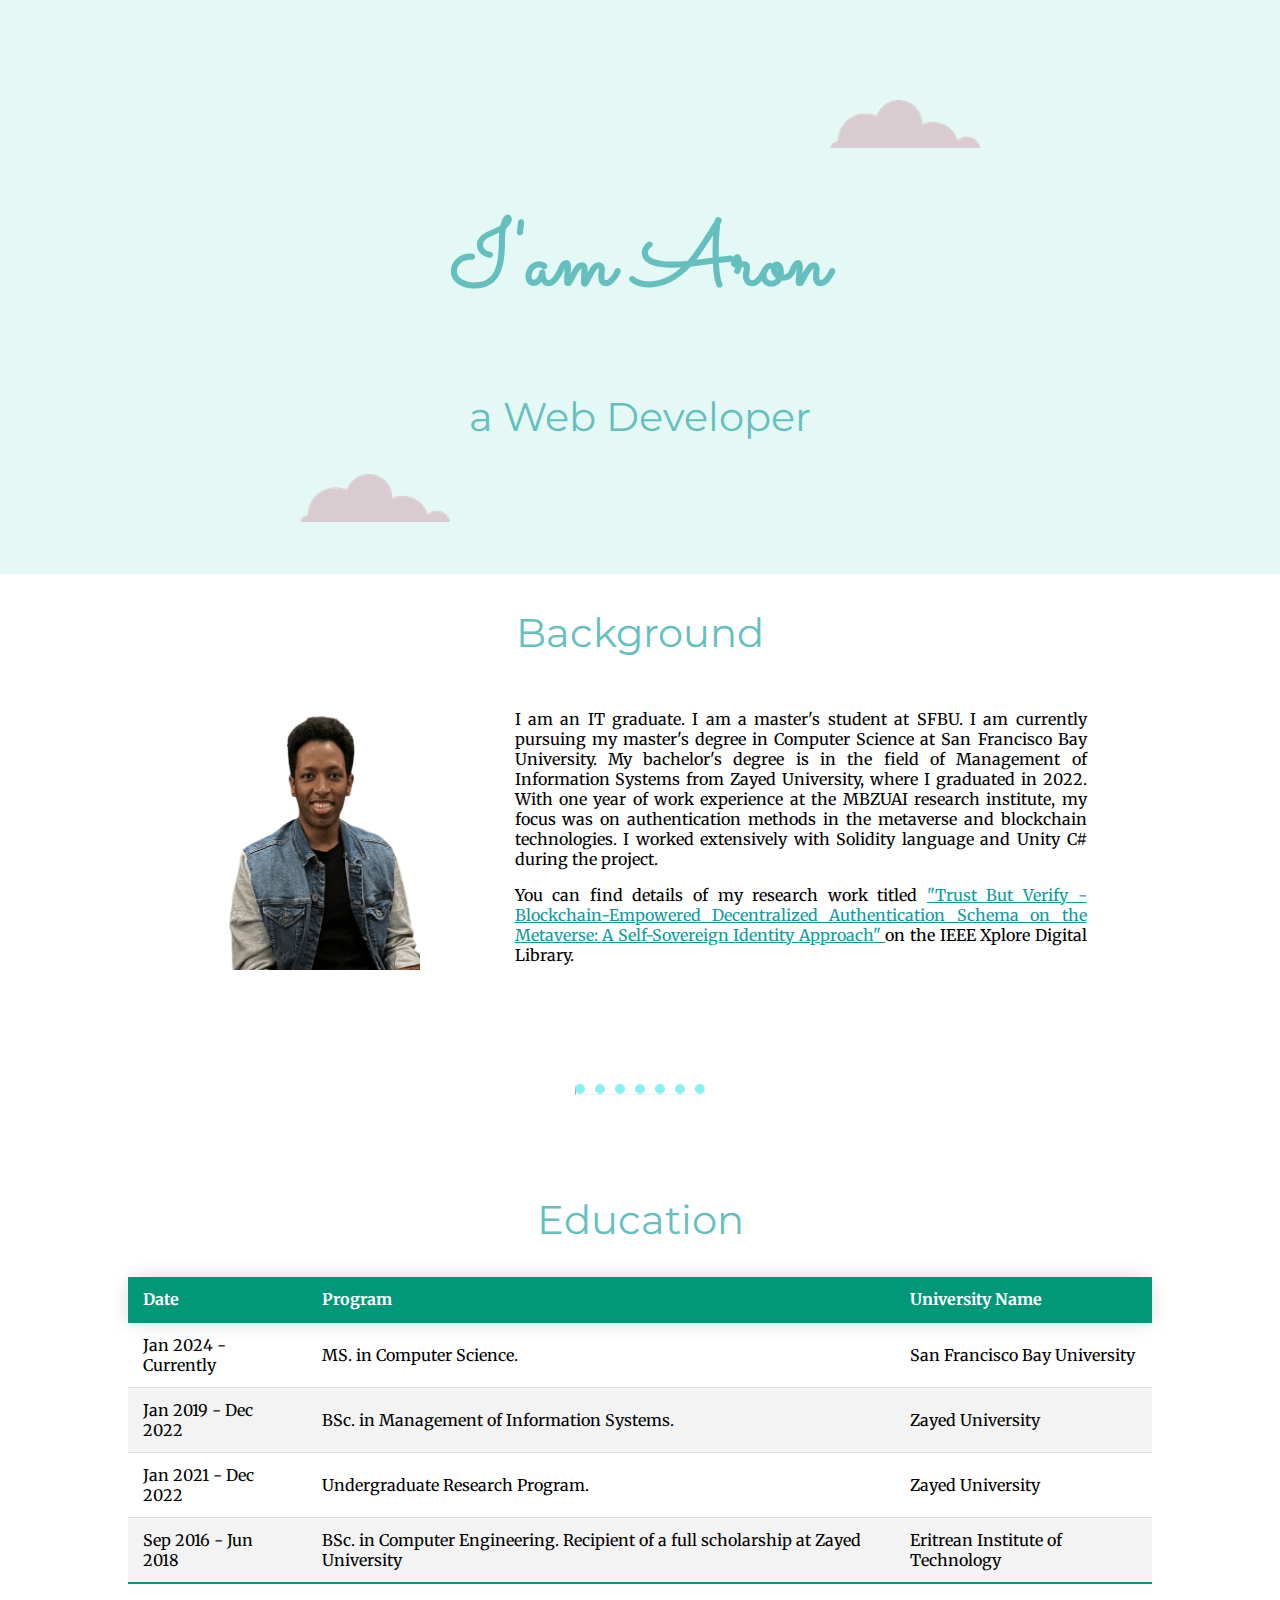
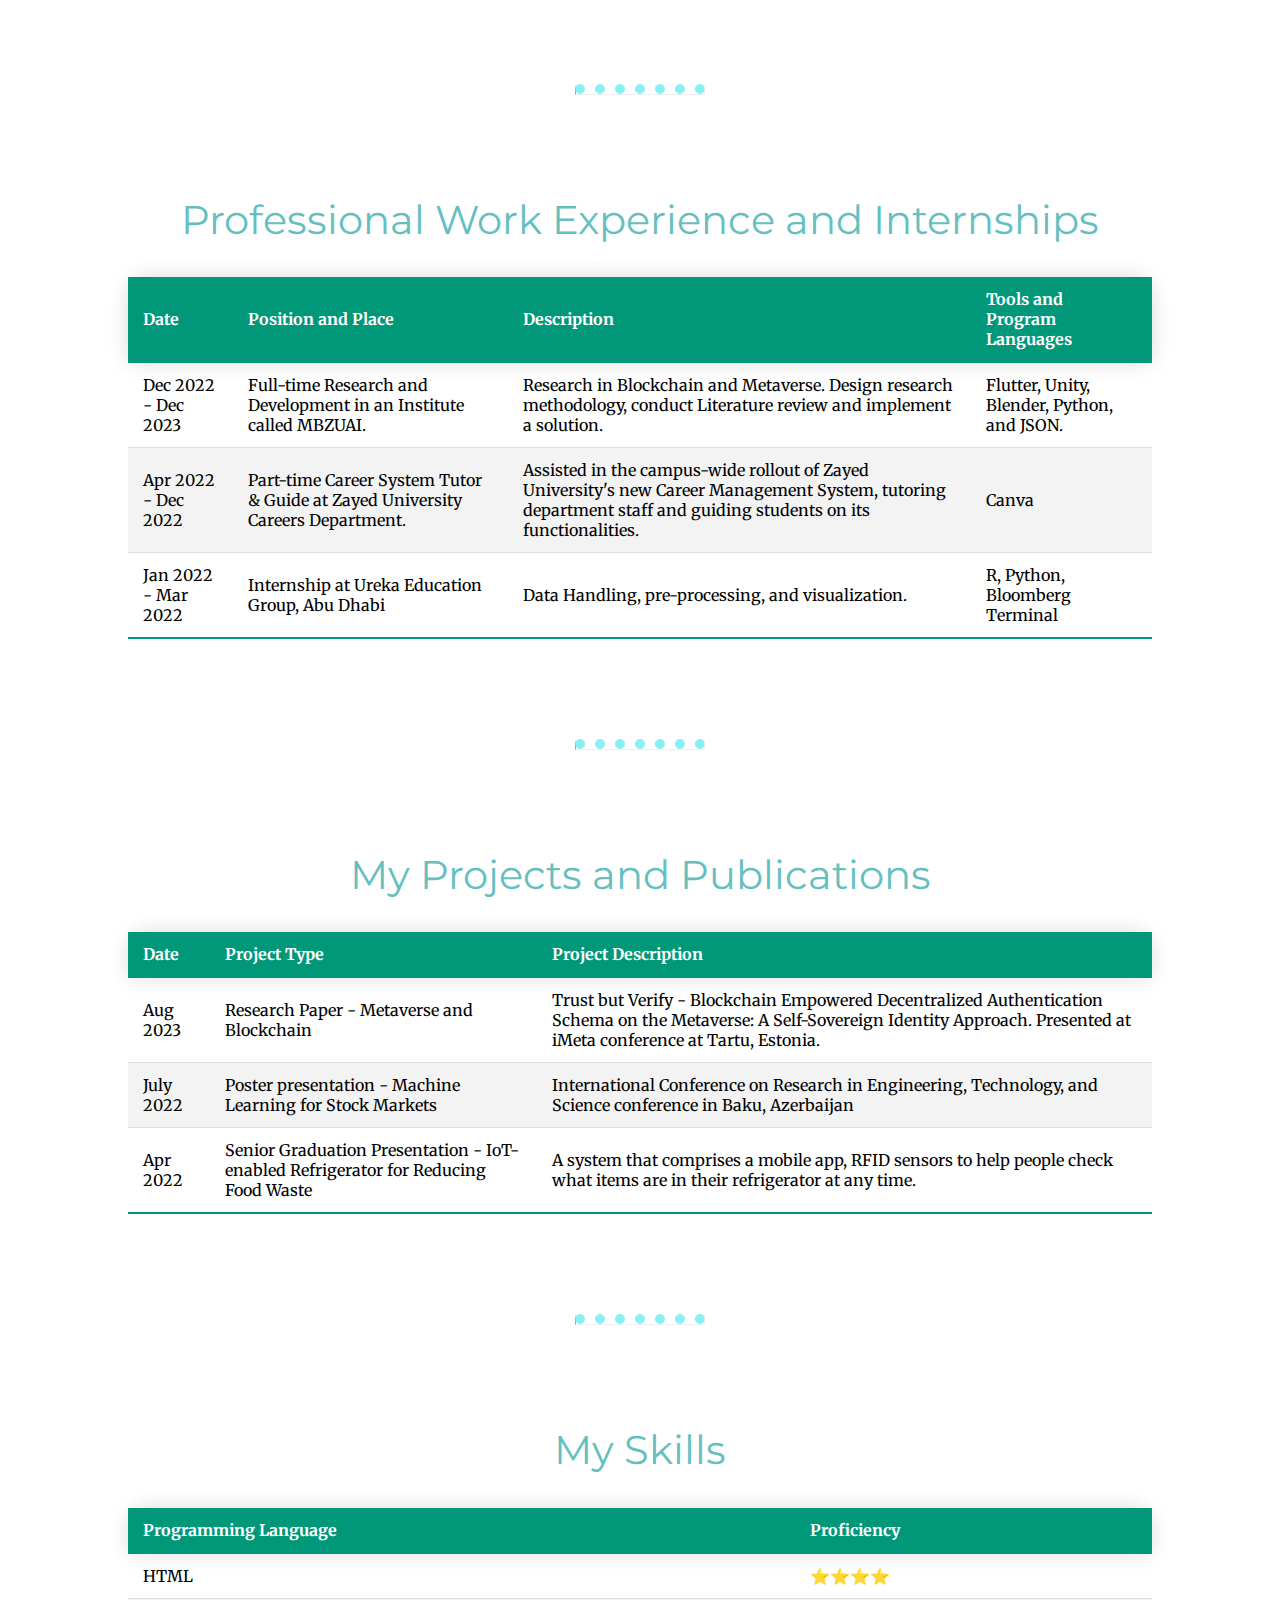
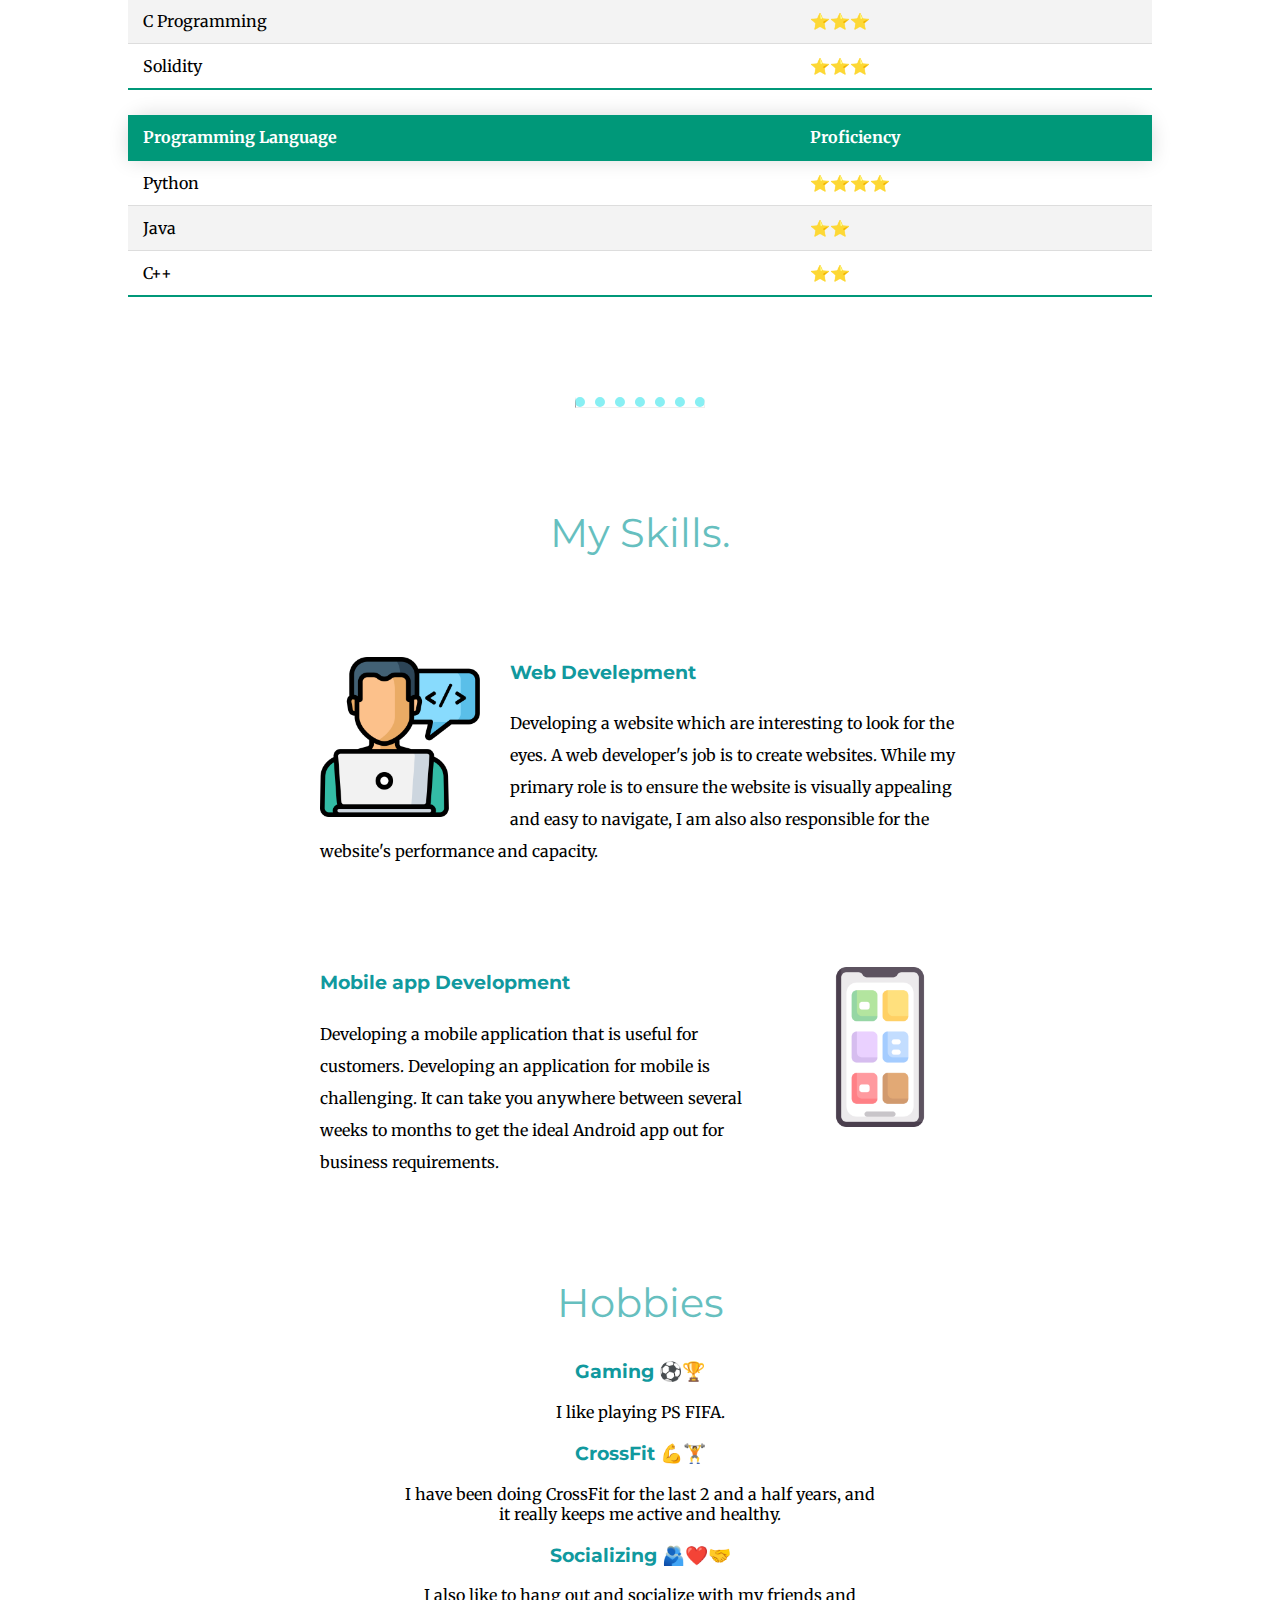
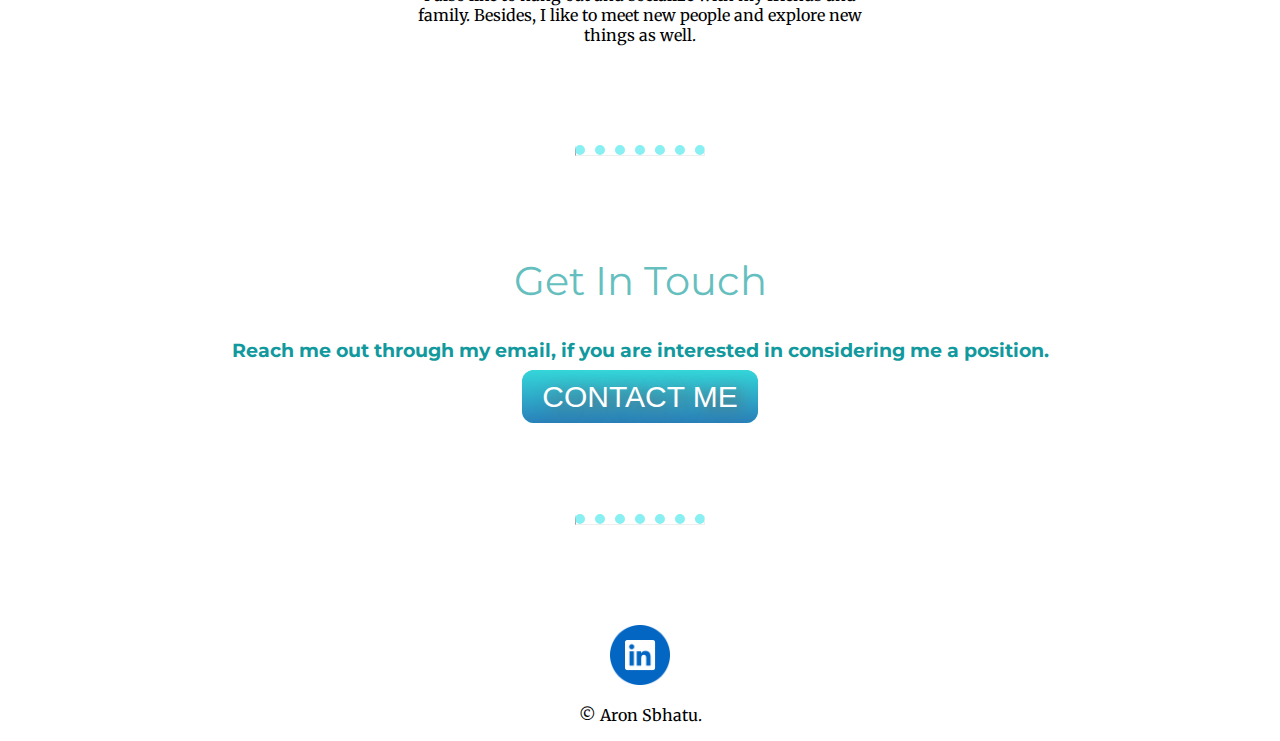
==== index.html @ 1b27c9f7 "my index commit" ====
<!DOCTYPE html>
<html lang="en" dir="ltr">
  <head>
    <meta charset="utf-8">
    <title>Aron's html css</title>
    <link rel="stylesheet" href="CSS_My-Site\CSS_mySite.css">
    <link rel="icon" href="favicon.ico">
    <link rel="preconnect" href="https://fonts.googleapis.com">
<link rel="preconnect" href="https://fonts.gstatic.com" crossorigin>
<link href="https://fonts.googleapis.com/css2?family=Merriweather&family=Montserrat&family=Sacramento&display=swap" rel="stylesheet">
  </head>
  <body>

    <div class="topContainer">
      <img class="top_cloud" src="images\cloud.png" alt="cloud image">
      <h1>I'am Aron</h1>
      <h2>a Web Developer</h2>
      <img class="bottom_cloud" src="images\cloud.png" alt="cloud image">
    </div>

    <div class="middle-container">
      <!-- my table expriences -->
      
      <h2>Background</h2>
      <table class="content_table_1">
        <tr>
          <td class="ct1_left">
            <img src="images\myIMG-removebg-preview.png" width="200" height="270" alt="My photo was here; please use another website to see it">
          </td>
      
          <td class="ct1_right">
            <p>
              I am an IT graduate. I am a master's student at SFBU. I am currently pursuing my master's degree in Computer Science at San Francisco Bay University. My bachelor's degree is in the field of Management of Information Systems from Zayed University, where I graduated in 2022. With one year of work experience at the MBZUAI research institute, my focus was on authentication methods in the metaverse and blockchain technologies. I worked extensively with Solidity language and Unity C# during the project.
            </p>
            <p>
              You can find details of my research work titled <a href="https://ieeexplore.ieee.org/document/10294349" target="_blank" rel="noopener noreferrer">"Trust But Verify - Blockchain-Empowered Decentralized Authentication Schema on the Metaverse: A Self-Sovereign Identity Approach" </a> on the IEEE Xplore Digital Library.
            </p>
          </td>
        </tr>
      </table>
      <hr>
      
      <h2>Education</h2>
      <table class="ct2">
        <thead>
          <tr>
            <th>Date</th>
            <th>Program</th>
            <th>University Name</th>
          </tr>
        </thead>
        <tbody>
          <tr>
            <td>Jan 2024 - Currently</td>
            <td>MS. in Computer Science.</td>
            <td>San Francisco Bay University</td>
          </tr>
          <tr>
            <td>Jan 2019 - Dec 2022</td>
            <td>BSc. in Management of Information Systems.</td>
            <td>Zayed University</td>
          </tr>
          <tr>
            <td>Jan 2021 - Dec 2022</td>
            <td>Undergraduate Research Program.</td>
            <td>Zayed University</td>
          </tr>
          <tr>
            <td>Sep 2016 - Jun 2018</td>
            <td>BSc. in Computer Engineering. Recipient of a full scholarship at Zayed University</td>
            <td>Eritrean Institute of Technology</td>
          </tr>
        </tbody>
      </table>
      </div>
      
      <hr>
      
      
    <h2>Professional Work Experience and Internships</h2>
    <p>
      <table class="ct2">
        <thead>
          <tr>
            <th>Date</th>
            <th>Position and Place</th>
            <th>Description</th>
            <th>Tools and Program Languages</th>
          </tr>
        </thead>
        <tbody>
          <tr>
            <td>Dec 2022 - Dec 2023</td>
            <td>Full-time Research and Development in an Institute called MBZUAI.</td>
            <td>Research in Blockchain and Metaverse. Design research methodology, conduct Literature review and implement a solution.</td>
            <td>Flutter, Unity, Blender, Python, and JSON.</td>
          </tr>
          <tr>
            <td>Apr 2022 - Dec 2022</td>
            <td>Part-time Career System Tutor & Guide at Zayed University Careers Department.</td>
            <td>Assisted in the campus-wide rollout of Zayed University's new Career Management System, tutoring department staff and guiding students on its functionalities.</td>
            <td>Canva</td>
          </tr>
          <tr>
            <td>Jan 2022 - Mar 2022</td>
            <td>Internship at Ureka Education Group, Abu Dhabi</td>
            <td>Data Handling, pre-processing, and visualization.</td>
            <td>R, Python, Bloomberg Terminal</td>
          </tr>
        </tbody>
      </table>
    </p>

    <hr>

    <h2>My Projects and Publications</h2>
    <table class = "ct2">
      <thead>
        <tr>
          <th>Date</th>
          <th>Project Type</th>
          <th>Project Description</th> 
        </tr>
      </thead>
      <tbody>
        <tr>
          <td>Aug 2023</td>
          <td>Research Paper - Metaverse and Blockchain</td>
          <td>
            Trust but Verify - Blockchain Empowered Decentralized Authentication 
            Schema on the Metaverse: A Self-Sovereign 
            Identity Approach. Presented at iMeta conference at Tartu, Estonia. 
          </td>
        </tr>
        <tr>
          <td>July 2022</td>
          <td>Poster presentation - Machine Learning for Stock Markets</td>
          <td>
            International Conference on Research
            in Engineering, Technology, and 
            Science conference in Baku, Azerbaijan
          </td>
        </tr>
        <tr>
          <td>Apr 2022</td>
          <td>Senior Graduation Presentation - IoT-enabled Refrigerator for Reducing Food Waste</td>
          <td>
            A system that comprises a mobile app, RFID sensors to help people check what items are in their refrigerator at any time. 
          </td>
        </tr>
      </tbody>
    </table>

    <hr>

    <h2>My Skills</h2>
    <table class="ct2">
        <thead>
          <tr>
            <th>Programming Language</th>
            <th>Proficiency</th>
          </tr>
        </thead>
        <tbody>
          <tr>
            <td>HTML</td>
            <td>⭐⭐⭐⭐</td>
          </tr>
          <tr>
            <td>C Programming</td>
            <td>⭐⭐⭐</td>
          </tr>
          <tr>
            <td>Solidity</td>
            <td>⭐⭐⭐</td>
          </tr>
        </tbody>
      </table>
      
      <table class="ct2">
        <thead>
          <tr>
            <th>Programming Language</th>
            <th>Proficiency</th>
          </tr>
        </thead>
        <tbody>
          <tr>
            <td>Python</td>
            <td>⭐⭐⭐⭐</td>
          </tr>
          <tr>
            <td>Java</td>
            <td>⭐⭐</td>
          </tr>
          <tr>
            <td>C++</td>
            <td>⭐⭐</td>
          </tr>
        </tbody>
      </table>
      

      <hr>

      <div class="skills">
        <h2>My Skills.</h2>
        <div class="skill-row">
          <img class="web-icon" src="images\web-development.png" alt="Use other website to see icon">
          <h3>Web Develepment</h3>
          <p>Developing a website which are interesting to look for the eyes. A web developer's job is to create websites. While my primary role is to ensure the website is visually appealing and easy to navigate, I am also also responsible for the website's performance and capacity.</p>
        </div>
        <div class="skill-row">
          <img class="mobile-icon" src="images\mobile-app.png" alt="Use other website to see icon">
          <h3>Mobile app Development</h3>
          <p>Developing a mobile application that is useful for customers. Developing an application for mobile is challenging. It can take you anywhere between several weeks to months to get the ideal Android app out for business requirements.</p>
        </div>
      </div>

      <h2>Hobbies</h2>
    <div class="Hobbies">
      <ul>
        <li>
          <h3>Gaming ⚽🏆</h3>
          <p>I like playing PS FIFA.</p>
        </li>
        <li>
          <h3>CrossFit  💪🏋️</h3>
          <p>I have been doing CrossFit for the last 2 and a half years, and it really keeps me active and healthy.</p>
        </li>
        <li>
          <h3>Socializing 🫂❤️🤝</h3>
          <p>I also like to hang out and socialize with my friends and family. Besides, I like to meet new people and explore new things as well.</p>
        </li>
      </ul>
    </div>

      <hr>

      <div class="contact-me">
        <h2>Get In Touch</h2>
        <h3>Reach me out through my email, if you are interested in considering me a position.</h3>
        <a class="btn" href="mailto:aaronsbhatu@gmail.com">CONTACT ME</a>
      </div>

    <hr>
    <div class="bottom-container">
      <a class="footer-link" href="https://www.linkedin.com/in/aaron-sbhatu-2ab753199"><img class="linkedin" src="images/linkedin-icon-2048x2048-ya5g47j2.png" alt=""></a>
      <p>© Aron Sbhatu.</p>
    </div>


  </body>
</html>
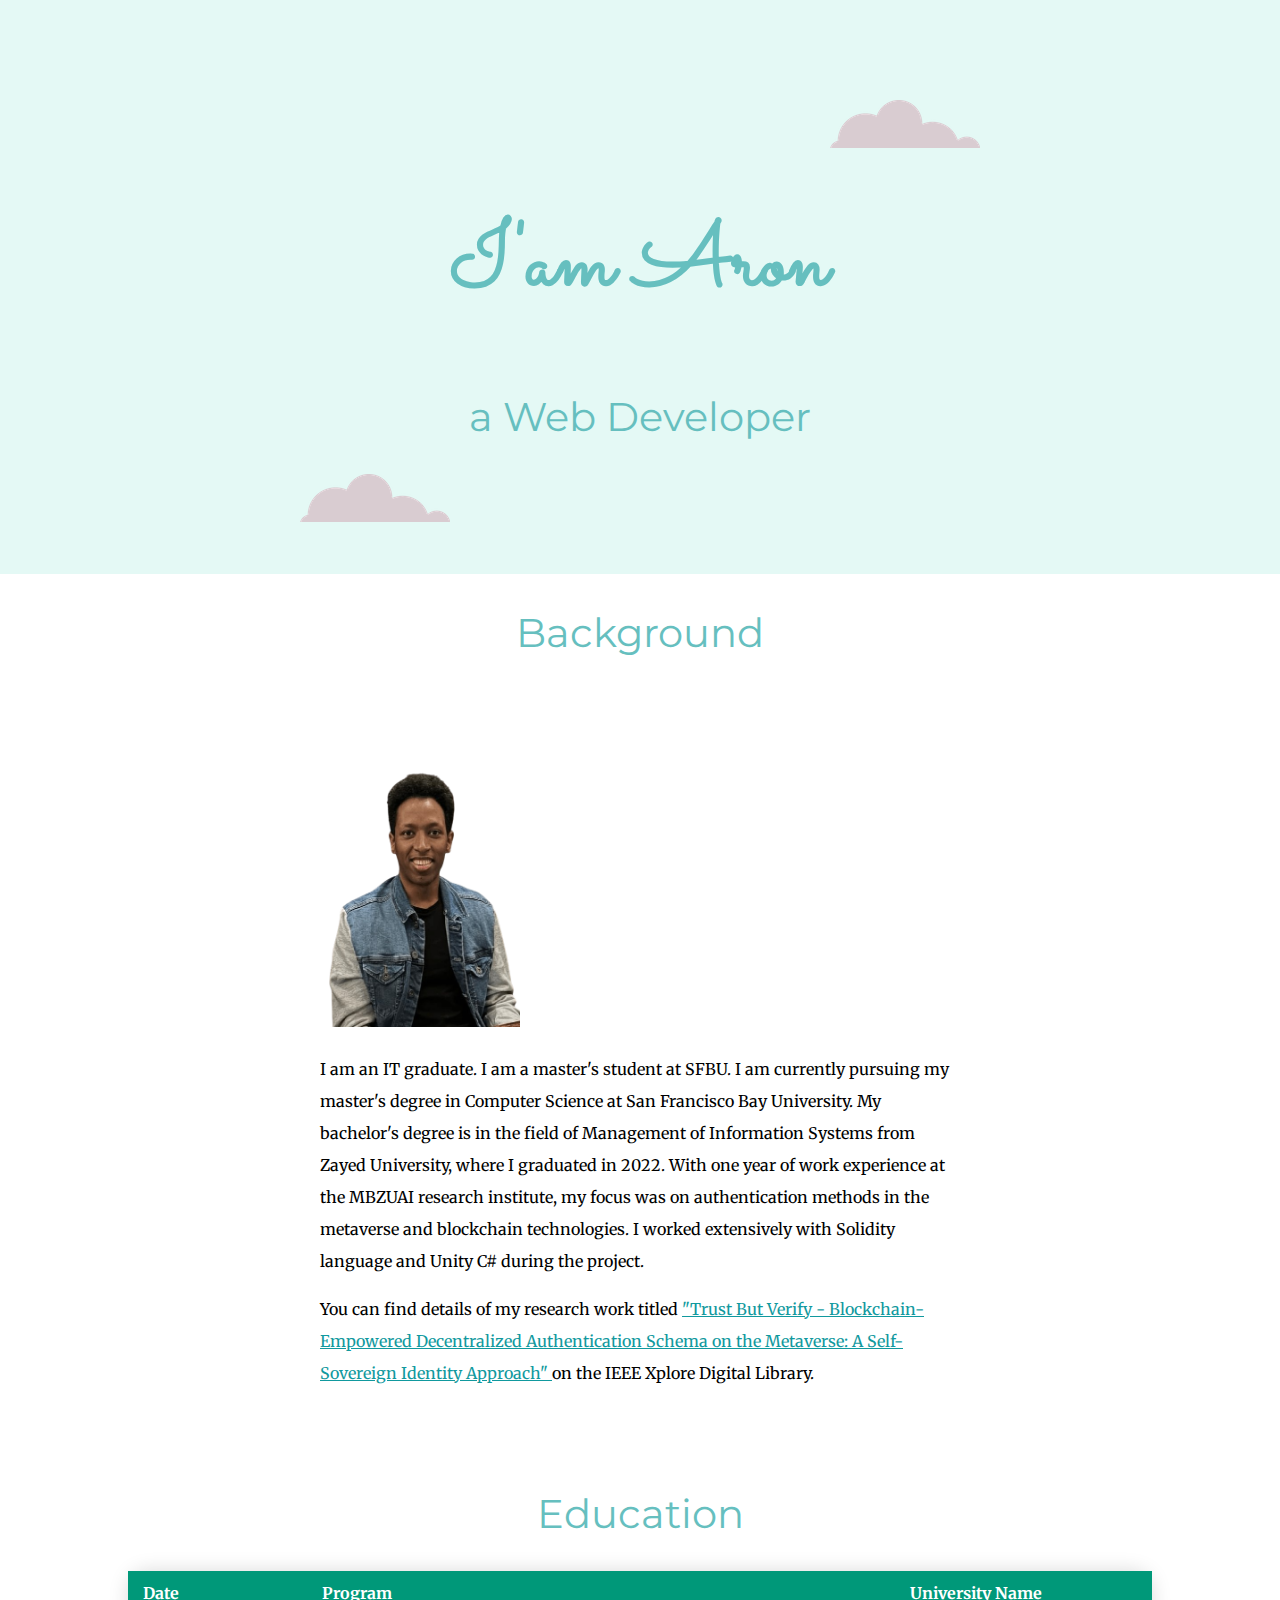
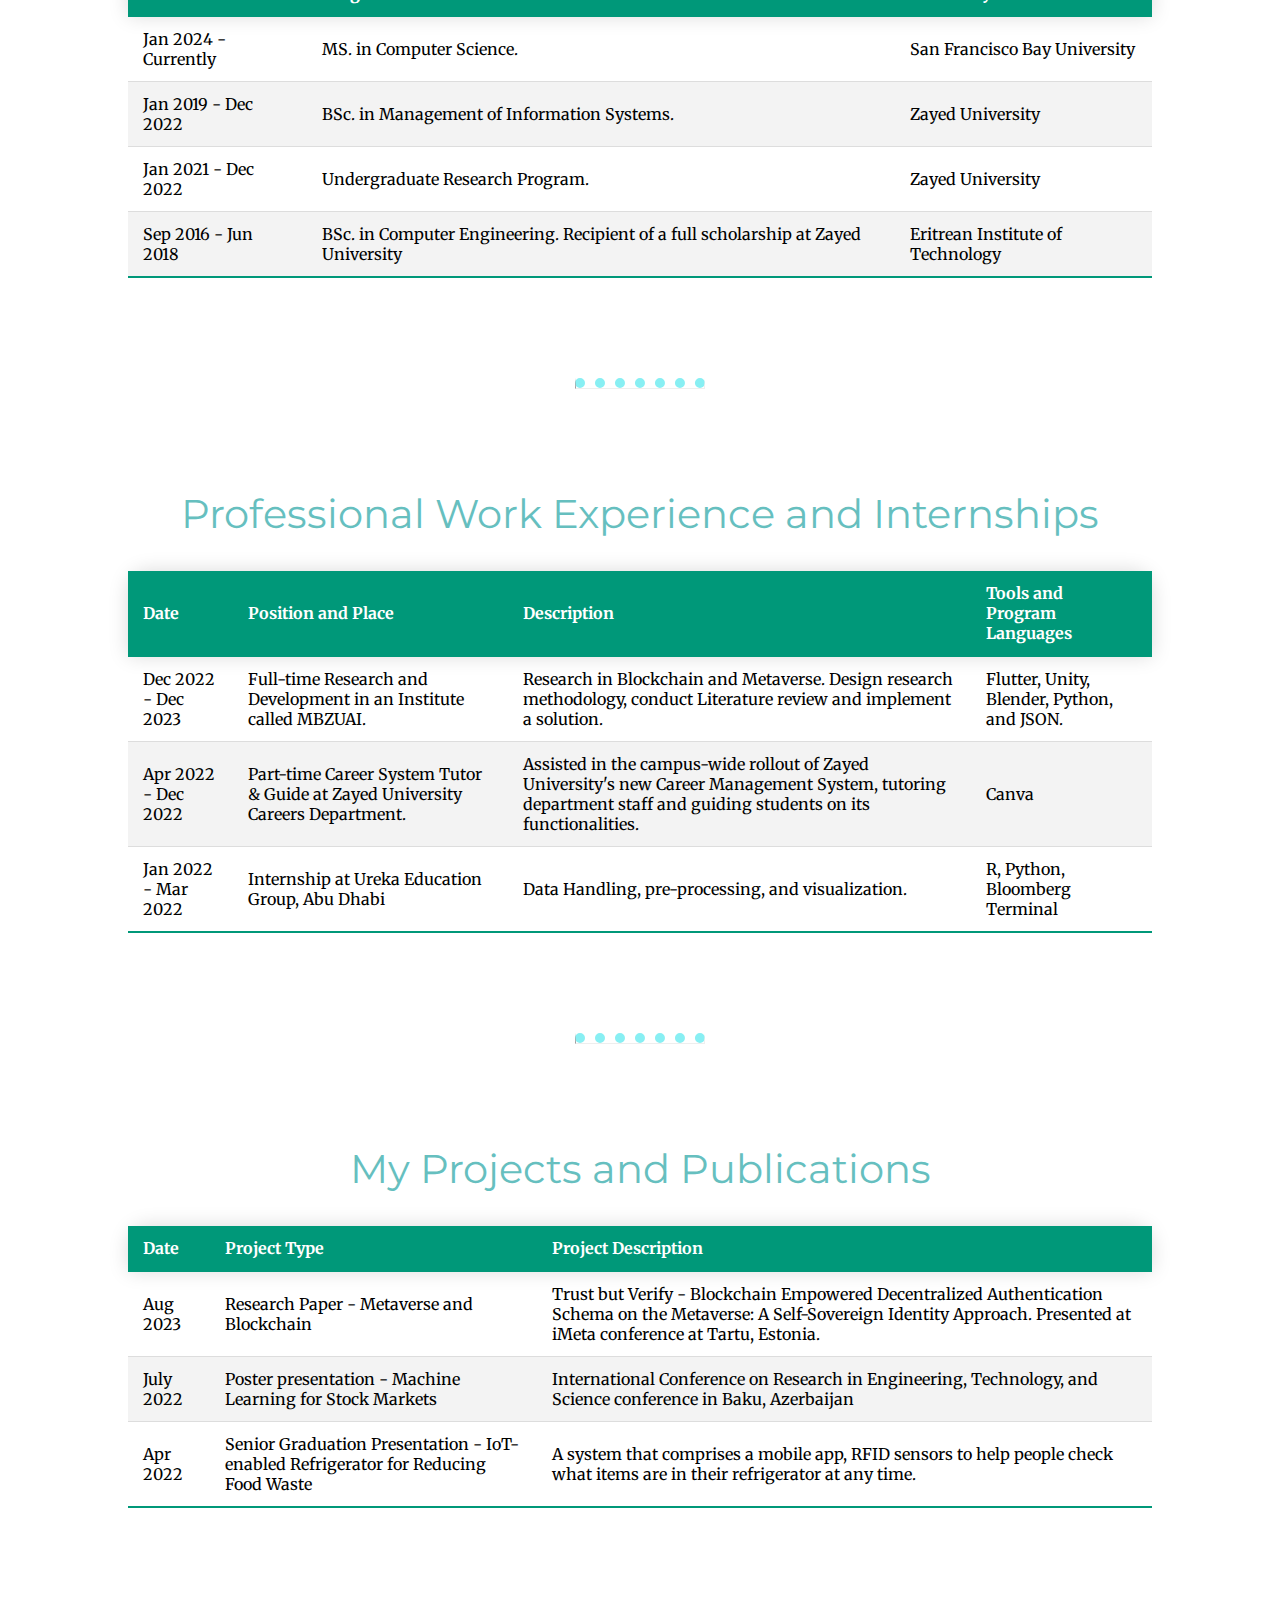
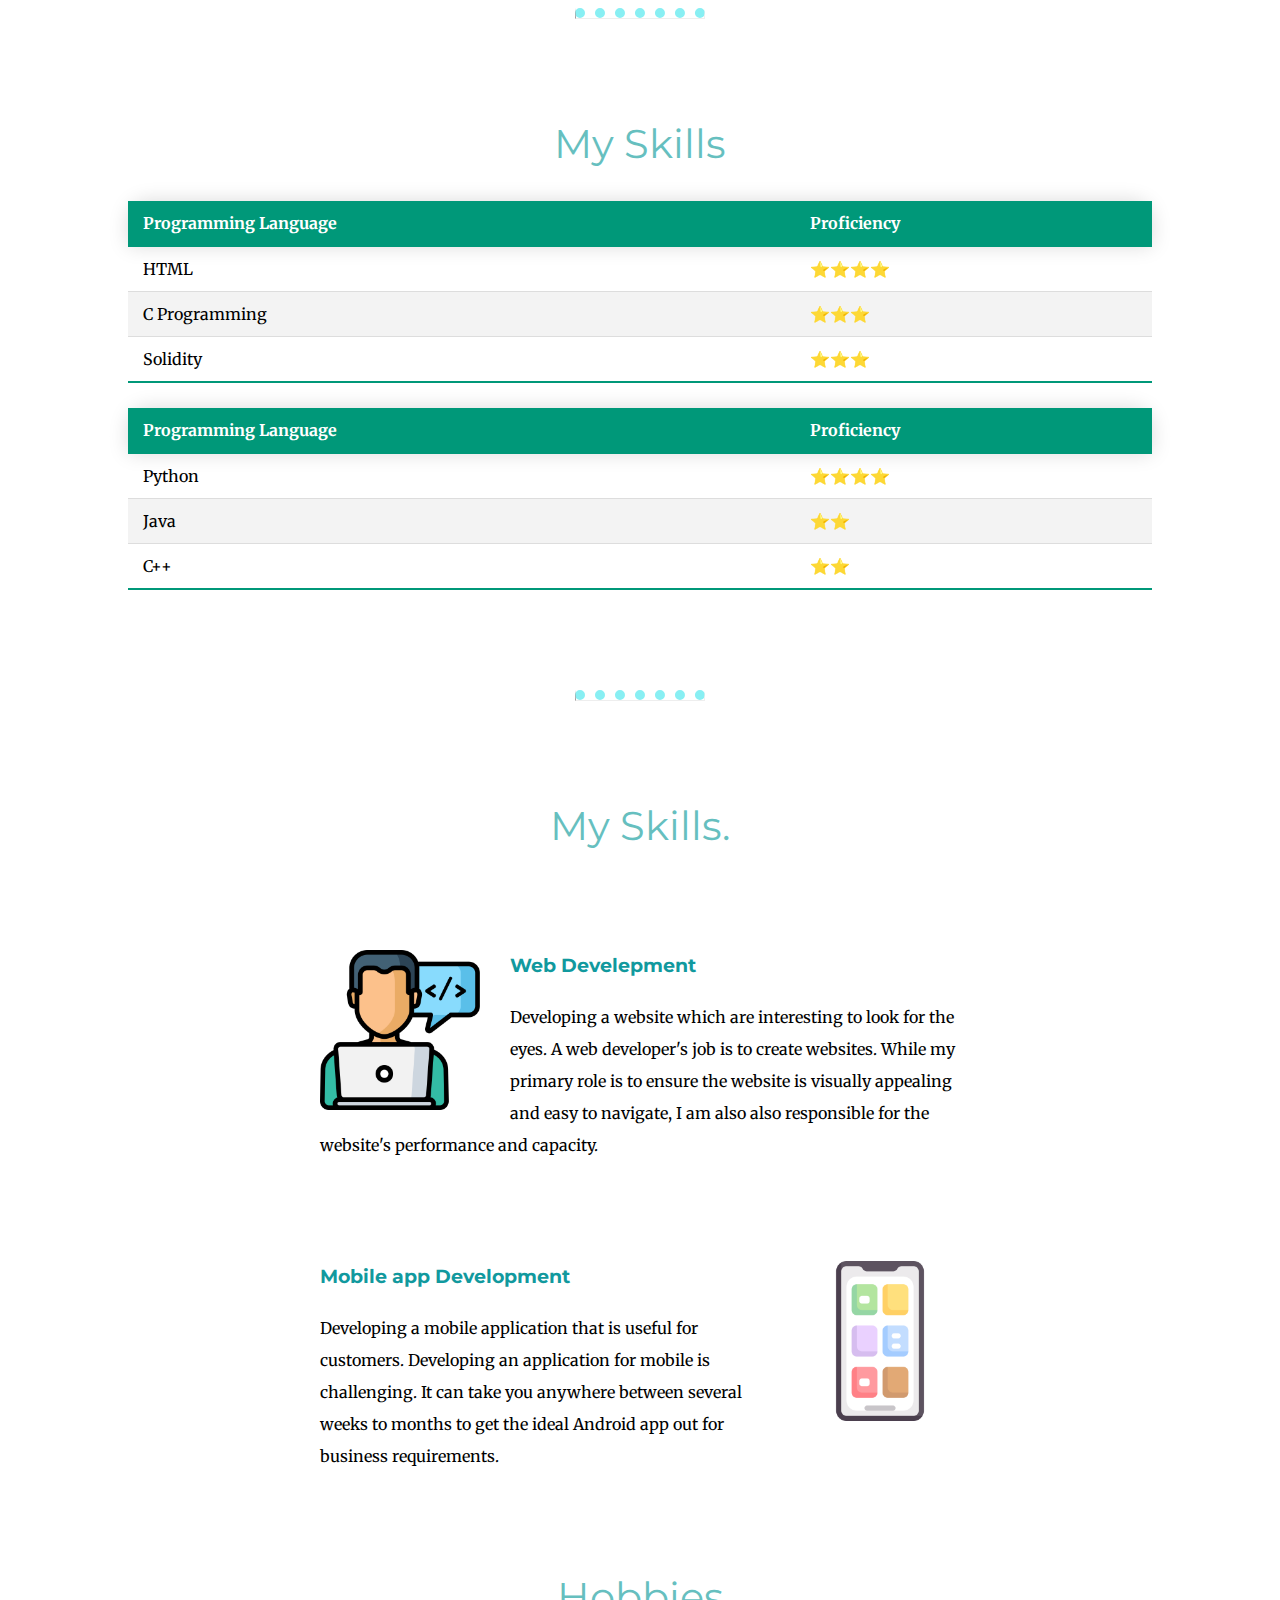
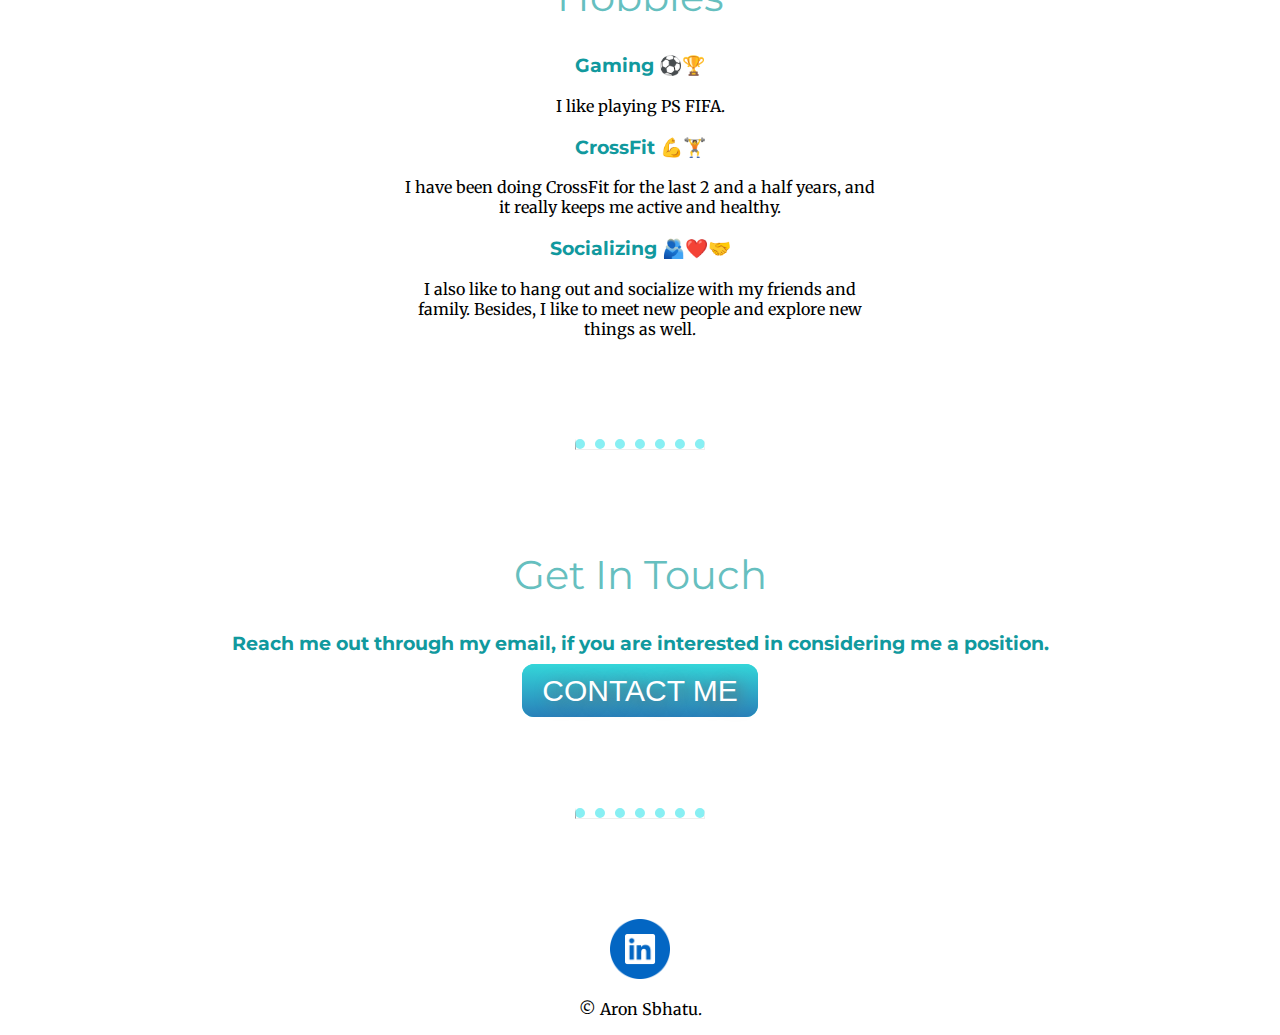
==== commit de6db34a: "cv updates" ====
--- a/index.html
+++ b/index.html
@@ -22,23 +22,15 @@
       <!-- my table expriences -->
       
       <h2>Background</h2>
-      <table class="content_table_1">
-        <tr>
-          <td class="ct1_left">
-            <img src="images\myIMG-removebg-preview.png" width="200" height="270" alt="My photo was here; please use another website to see it">
-          </td>
-      
-          <td class="ct1_right">
-            <p>
-              I am an IT graduate. I am a master's student at SFBU. I am currently pursuing my master's degree in Computer Science at San Francisco Bay University. My bachelor's degree is in the field of Management of Information Systems from Zayed University, where I graduated in 2022. With one year of work experience at the MBZUAI research institute, my focus was on authentication methods in the metaverse and blockchain technologies. I worked extensively with Solidity language and Unity C# during the project.
-            </p>
-            <p>
-              You can find details of my research work titled <a href="https://ieeexplore.ieee.org/document/10294349" target="_blank" rel="noopener noreferrer">"Trust But Verify - Blockchain-Empowered Decentralized Authentication Schema on the Metaverse: A Self-Sovereign Identity Approach" </a> on the IEEE Xplore Digital Library.
-            </p>
-          </td>
-        </tr>
-      </table>
-      <hr>
+      <div class = "skill-row">
+      <img src="images\myIMG-removebg-preview.png" width="200" height="270" alt="My photo was here; please use another website to see it">
+      <p>
+        I am an IT graduate. I am a master's student at SFBU. I am currently pursuing my master's degree in Computer Science at San Francisco Bay University. My bachelor's degree is in the field of Management of Information Systems from Zayed University, where I graduated in 2022. With one year of work experience at the MBZUAI research institute, my focus was on authentication methods in the metaverse and blockchain technologies. I worked extensively with Solidity language and Unity C# during the project.
+      </p>
+      <p>
+        You can find details of my research work titled <a href="https://ieeexplore.ieee.org/document/10294349" target="_blank" rel="noopener noreferrer">"Trust But Verify - Blockchain-Empowered Decentralized Authentication Schema on the Metaverse: A Self-Sovereign Identity Approach" </a> on the IEEE Xplore Digital Library.
+      </p>
+      </div>
       
       <h2>Education</h2>
       <table class="ct2">
@@ -241,6 +233,7 @@
         <h2>Get In Touch</h2>
         <h3>Reach me out through my email, if you are interested in considering me a position.</h3>
         <a class="btn" href="mailto:aaronsbhatu@gmail.com">CONTACT ME</a>
+
       </div>
 
     <hr>
